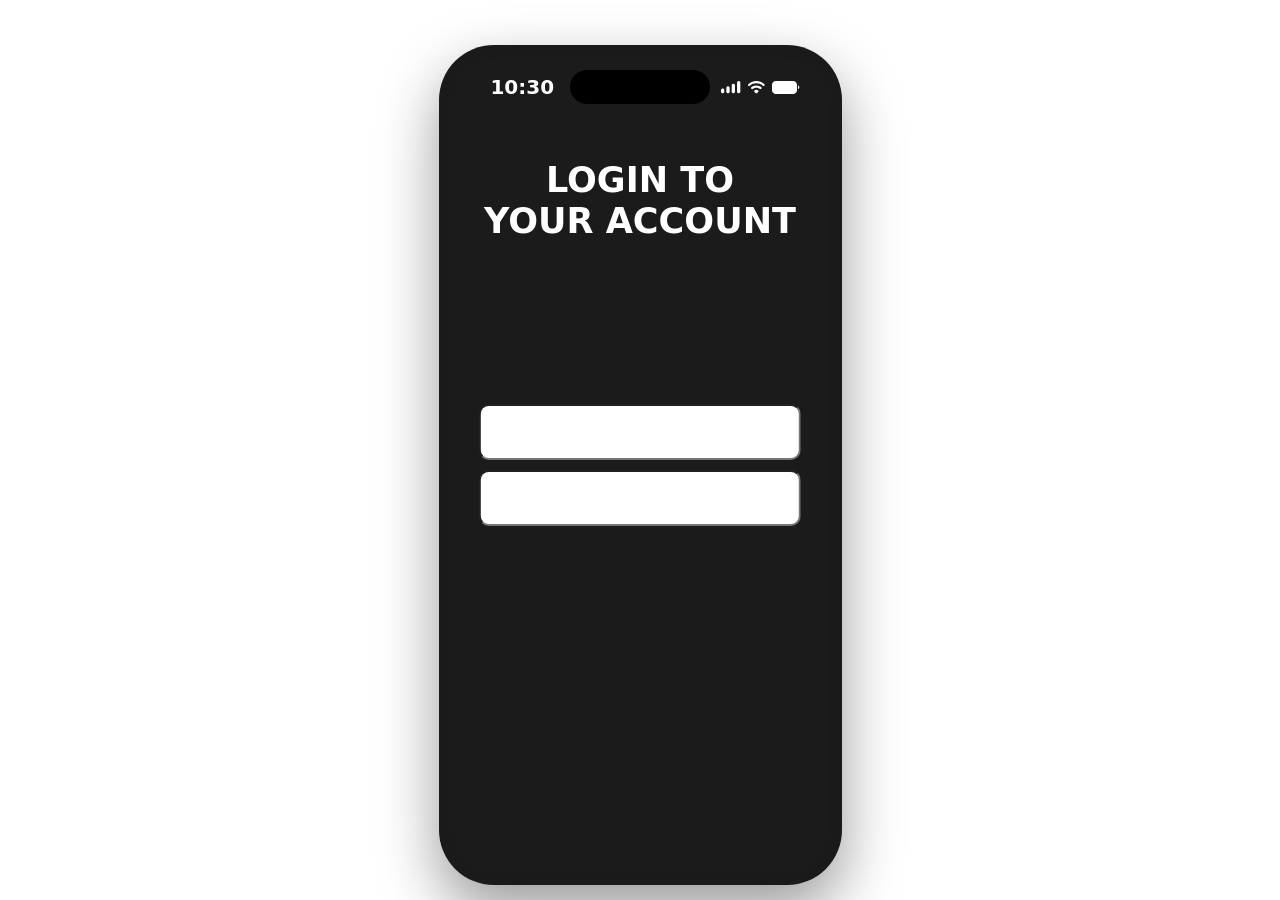
==== login.html @ 02c68116 "commit3" ====
<!DOCTYPE html>
<html lang="en">
    <title>Alarm Security System: settings</title>
    <link rel="stylesheet" href="loginStyle.css">
<head>
    <meta charset="UTF-8">
    <meta name="viewport" content="width=device-width, initial-scale=1.0">
    <title>Settings</title>
</head>
<body>
    <div class="phoneFrame">
        <div class="pageContainer">
            <div class="notch"></div>
            <div class="statusBas">
                <span style="margin-left: 1.1vh">10:30</span>
                <div class="levelBar">
                    <img src="Icons/CellularConnection.svg" alt="CelluarIcon">
                    <img src="Icons/Wifi.svg" alt="WifiIcon">
                    <img src="Icons/Battery.svg" alt="batteryIcon">
                </div>

            </div>

            <h1 class="headerText">LOGIN TO <br> YOUR ACCOUNT</h1>

            <div class="inputFieldsContainer">
                <input type="User name: " class="inputField">
                <input type="Password: " class="inputField">
            </div>

        </div>
    </div>
</body>
</html>
---- loginStyle.css ----
body {
    font-family: system-ui, -apple-system, BlinkMacSystemFont, 'Segoe UI', Roboto, Oxygen, Ubuntu, Cantarell, 'Open Sans', 'Helvetica Neue', sans-serif;
}


.pageContainer {
    background-color: #1f1f1f49;
    min-height: 100%;
    height: 100%;
    width: 100%;
    border-radius: 40px;
    box-sizing: border-box;

    /* 1. Allows content to scroll vertically when it overflows */
    overflow-y: auto;
    overflow-x: hidden; 
}

.pageContainer::-webkit-scrollbar {
    display: none;
}

.headerText {
    color: white;
    text-align: center;
    font-size: 3.9vh;
    margin-top: 60px;
   
}

.phoneFrame {
    width: 375px;
    height: 812px;
    background: #1a1a1a;
    border-radius: 55px;
    padding: 14px;
    box-shadow: 0 25px 60px rgba(0,0,0,0.4);
    position: relative;
    margin-left: auto;
    margin-right: auto;
    margin-top: 5vh;
}

.notch {
    position: absolute;
    top: 25px;
    left: 50%;
    transform: translateX(-50%);
    width: 140px;
    height: 34px;
    background: #000;
    border-radius: 20px;
    z-index: 10;
}

.statusBas {
    display: flex;
    justify-content: space-between;
    align-items: center;
    padding: 16px 28px 0;
    color: white;
    font-size: 20px;
    font-weight: 600;
    font-family: system-ui, -apple-system, BlinkMacSystemFont, 'Segoe UI', Roboto, Oxygen, Ubuntu, Cantarell, 'Open Sans', 'Helvetica Neue', sans-serif;
}

.inputFieldsContainer {
    display: flex;
    position: absolute;
    flex-direction: column;
    gap: 10px;
    transform: translate(-50%, -50%);
    top: 50%;
    left: 50%;
    align-content: center;
    justify-content: center;
    width: 80%;
}

.inputField {
    height: 50px;
    border-radius: 10px;
}
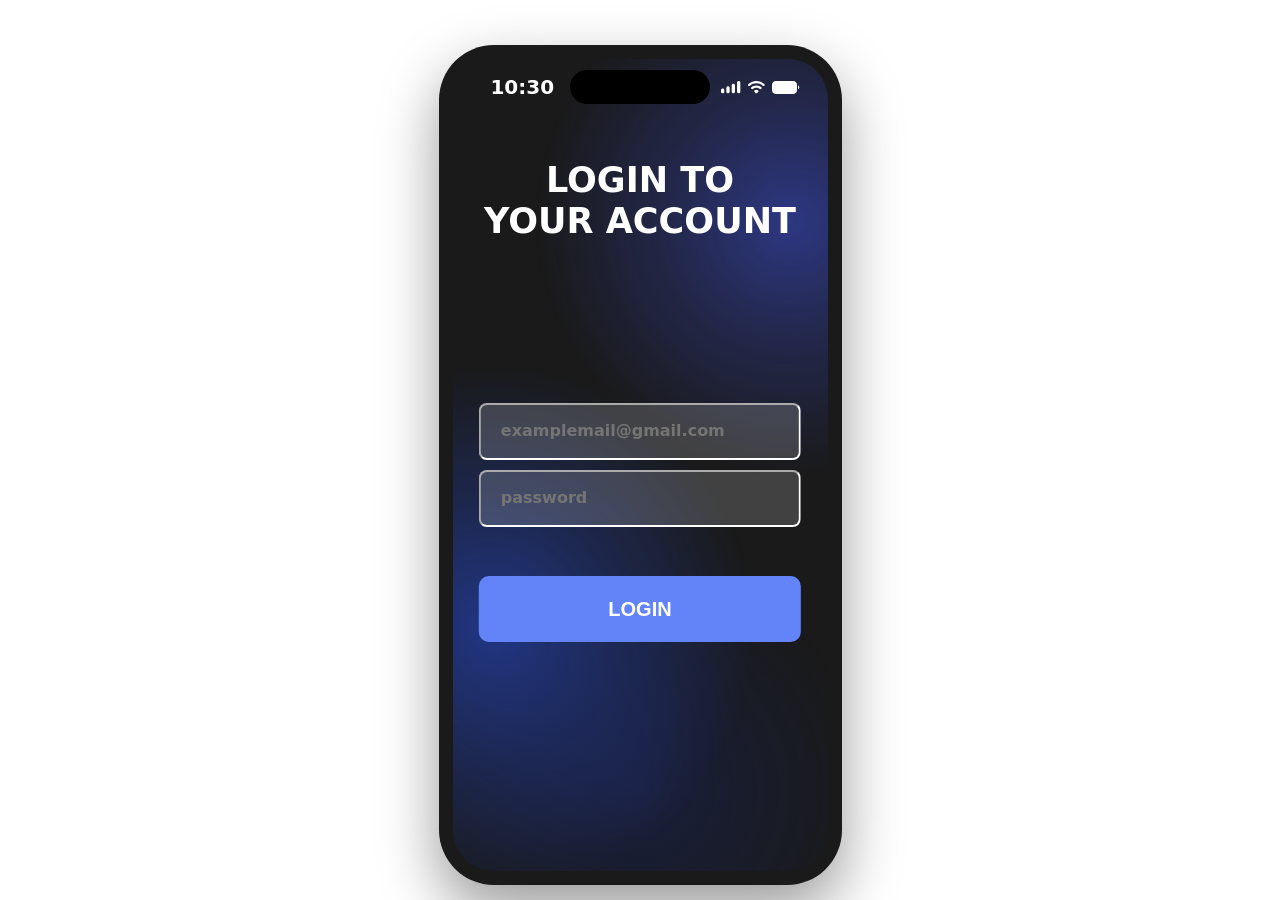
==== commit 43a96ec6: "Added login" ====
--- a/login.html
+++ b/login.html
@@ -24,11 +24,16 @@
             <h1 class="headerText">LOGIN TO <br> YOUR ACCOUNT</h1>
 
             <div class="inputFieldsContainer">
-                <input type="User name: " class="inputField">
-                <input type="Password: " class="inputField">
+                <input type="userName" class="inputField" placeholder="examplemail@gmail.com">
+                <input type="passWord" class="inputField" placeholder="password">
             </div>
+
+            <button class="loginBtn">LOGIN</button>
 
         </div>
     </div>
 </body>
+
+<script src="login.js"></script>
+
 </html>
--- a/loginStyle.css
+++ b/loginStyle.css
@@ -4,7 +4,7 @@
 
 
 .pageContainer {
-    background-color: #1f1f1f49;
+
     min-height: 100%;
     height: 100%;
     width: 100%;
@@ -14,6 +14,16 @@
     /* 1. Allows content to scroll vertically when it overflows */
     overflow-y: auto;
     overflow-x: hidden; 
+
+    background-image: 
+    /* Top Right Glow - Focused */
+    radial-gradient(circle at 90% 20%, rgba(59, 76, 202, 0.6) 0%, rgba(59, 76, 202, 0.3) 15%, transparent 35%),
+    
+    /* Center Left Glow - Focused */
+    radial-gradient(circle at 10% 70%, rgba(37, 69, 189, 0.65) 0%, rgba(37, 69, 189, 0.3) 20%, transparent 40%),
+    
+    /* Bottom Center Glow - Subtle */
+    radial-gradient(circle at 50% 90%, rgba(24, 38, 109, 0.4) 0%, transparent 30%);
 }
 
 .pageContainer::-webkit-scrollbar {
@@ -78,6 +88,48 @@
 }
 
 .inputField {
-    height: 50px;
+    height: 51px;
+    border-radius: 8px;
+    background-color: rgba(217, 217, 217, 0.2);
+    border-width: 2px;
+    color: white;
+
+    border-color: white;
+    transition: border-color 0.5s ease; 
+
+    padding-left: 20px;
+    
+}
+
+.inputField:focus {
+    outline: 0 !important;
+    outline: none !important;
+
+    border-color: rgb(196, 29, 7);
+    
+}
+
+.inputField::placeholder {
+    font-family: system-ui, -apple-system, BlinkMacSystemFont, 'Segoe UI', Roboto, Oxygen, Ubuntu, Cantarell, 'Open Sans', 'Helvetica Neue', sans-serif;
+    font-weight: bold;
+    font-weight: 1500;
+    font-size: medium;
+}
+
+.loginBtn {
+    position: absolute;
+    transform: translate(-50%, -50%);
+    bottom: 25%;
+    left: 50%;
+
+    width: 80%;
+    height: 66px;
+
     border-radius: 10px;
+    border-width: 0px;
+
+    background-color: #6384F9;
+    color: white;
+    font-weight: bold;
+    font-size: 20px;
 }
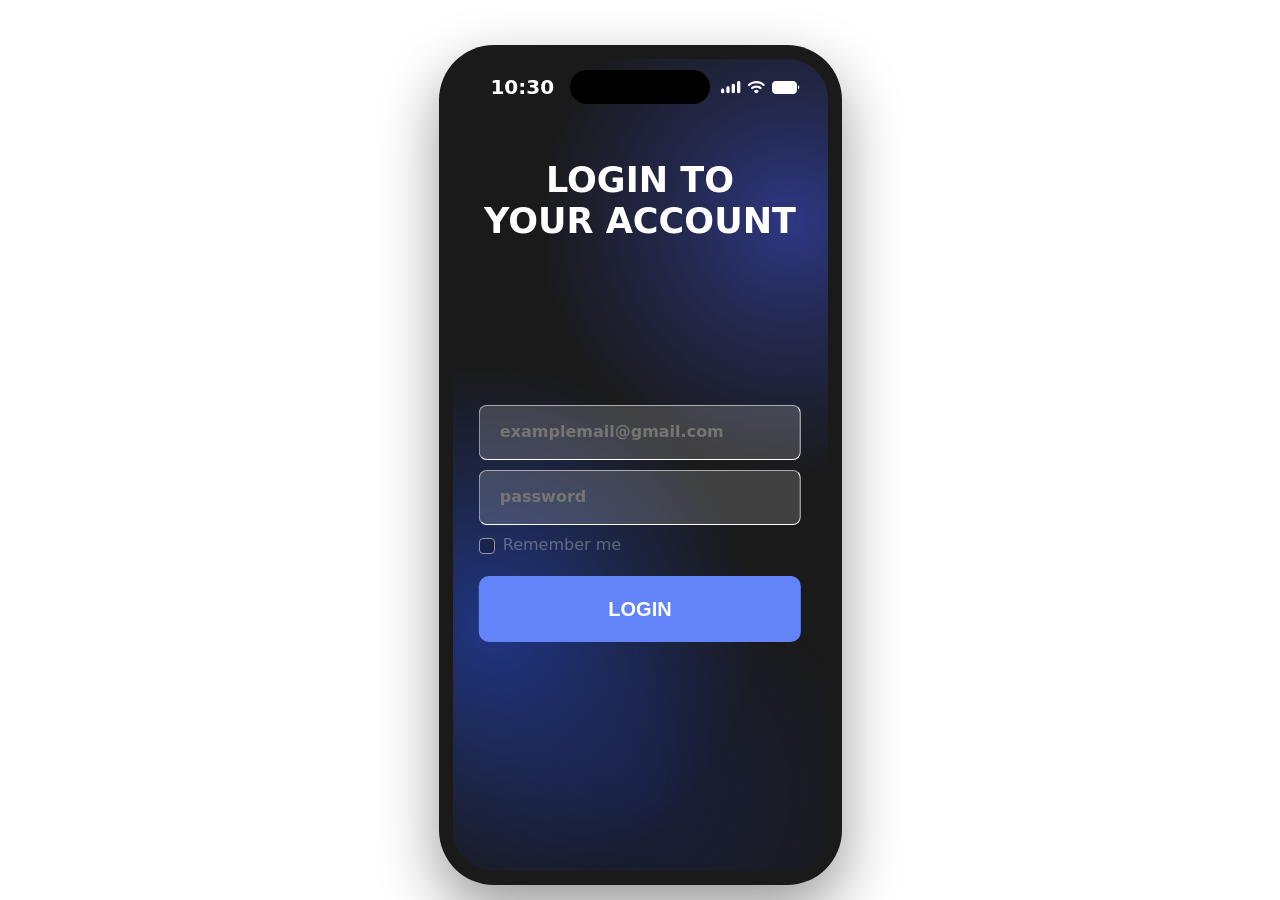
==== commit d4a39c6b: "17/08/2026" ====
--- a/login.html
+++ b/login.html
@@ -28,7 +28,14 @@
                 <input type="passWord" class="inputField" placeholder="password">
             </div>
 
-            <button class="loginBtn">LOGIN</button>
+            <div class="remeberMeContainer">
+                <input type="checkbox" class="checkBox">
+                <span>Remember me</span>
+            </div>
+
+            <button class="loginBtn" id="loginBtn">LOGIN</button>
+
+            
 
         </div>
     </div>
--- a/loginStyle.css
+++ b/loginStyle.css
@@ -1,3 +1,4 @@
+
 body {
     font-family: system-ui, -apple-system, BlinkMacSystemFont, 'Segoe UI', Roboto, Oxygen, Ubuntu, Cantarell, 'Open Sans', 'Helvetica Neue', sans-serif;
 }
@@ -91,7 +92,7 @@
     height: 51px;
     border-radius: 8px;
     background-color: rgba(217, 217, 217, 0.2);
-    border-width: 2px;
+    border-width: 1px;
     color: white;
 
     border-color: white;
@@ -132,4 +133,58 @@
     color: white;
     font-weight: bold;
     font-size: 20px;
+
+    transition: transform 0.1s ease;
+
+    cursor: pointer;
+}
+
+.loginBtn:active {
+    transform: translate(-50%, -50%) scale(0.9);
+}
+
+.remeberMeContainer {
+    display: flex;
+    flex-direction: row;
+    gap: 5px;
+
+    position: absolute;
+    bottom: 39%;
+    left: 8.99999%;
+}
+
+.remeberMeContainer span {
+    color: rgba(255, 255, 255, 0.3);
+}
+
+.checkBox {
+    appearance: none;
+    -webkit-appearance: none;
+    width: 16px;
+    height: 16px;
+    border: 1px solid #999;
+    background-color: rgba(0, 0, 0, 0.2);
+
+    border-radius: 4px;
+
+    cursor: pointer;
+    position: relative;
+
+    transition: background-color 0.15s ease, border-color 0.15s ease;
+}
+
+.checkBox:checked {
+    background-color: #6384F9; /* or whatever "checked" color you want */
+}
+
+.checkBox:checked::after {
+    content: "";
+    position: absolute;
+    left: 4px;
+    top: 1px;
+    width: 4px;
+    height: 8px;
+    border: solid white;
+    border-width: 0 2px 2px 0;
+    transform: rotate(45deg);
 }
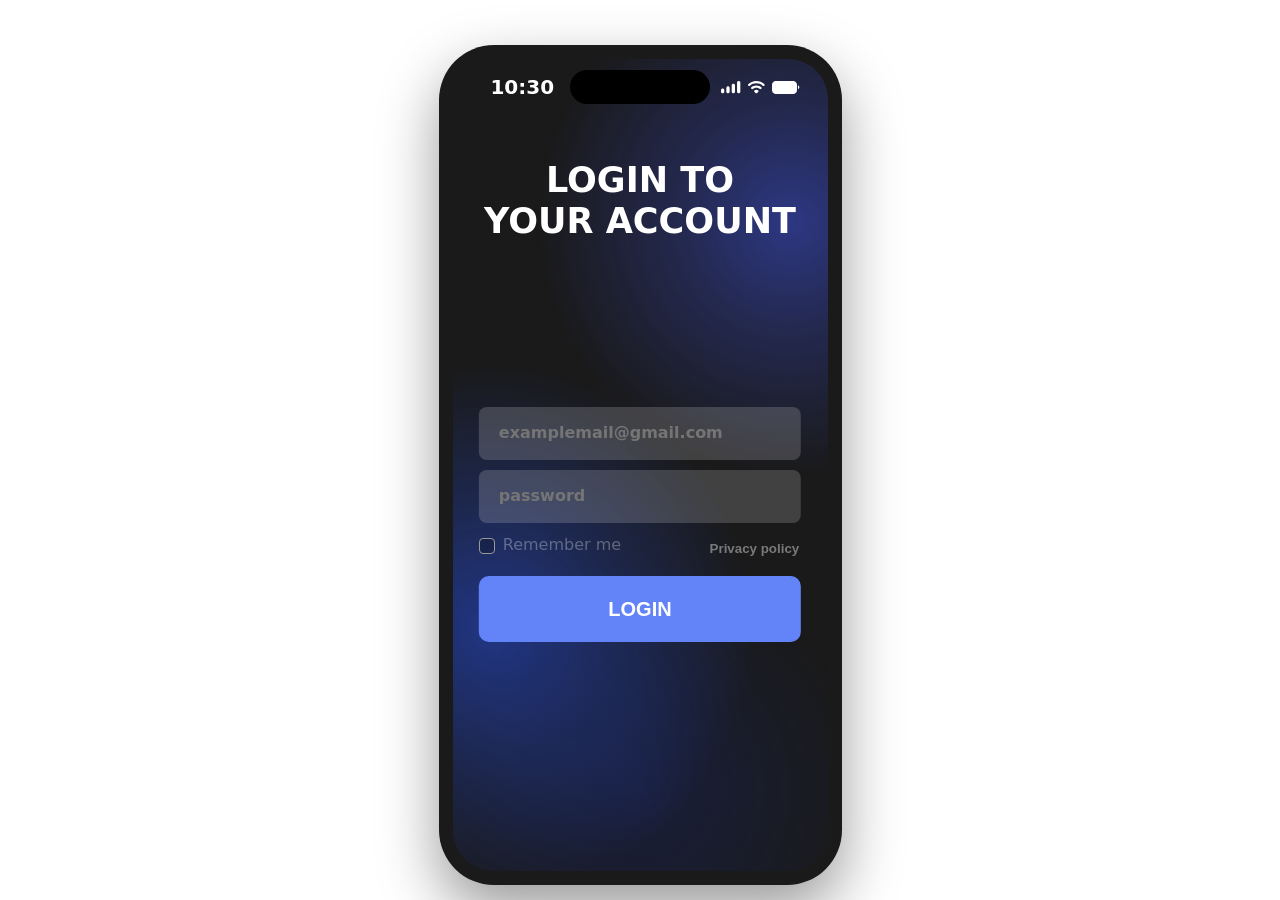
==== commit 17f6810c: "PrivcalyPollcy buttons" ====
--- a/login.html
+++ b/login.html
@@ -23,9 +23,11 @@
 
             <h1 class="headerText">LOGIN TO <br> YOUR ACCOUNT</h1>
 
+            <span class="warnText" id="warnText">Incorrect username or password.</span>
+
             <div class="inputFieldsContainer">
-                <input type="userName" class="inputField" placeholder="examplemail@gmail.com">
-                <input type="passWord" class="inputField" placeholder="password">
+                <input type="userName" class="inputField" placeholder="examplemail@gmail.com" id="emailInput">
+                <input type="passWord" class="inputField" placeholder="password" id="passWordInput">
             </div>
 
             <div class="remeberMeContainer">
@@ -34,6 +36,8 @@
             </div>
 
             <button class="loginBtn" id="loginBtn">LOGIN</button>
+
+            <button class="privacyBtn" id="privacyBtn"><span>Privacy policy</span></button>
 
             
 
--- a/loginStyle.css
+++ b/loginStyle.css
@@ -38,6 +38,24 @@
     margin-top: 60px;
    
 }
+
+.warnText {
+    color: red;
+    position: absolute;
+    display: block;
+
+    transform: translate(-50%, -50%);
+    top: 73%;
+    left: 50%;
+
+    text-wrap-mode: nowrap;
+    font-weight: bold;
+
+    opacity: 0;
+
+    transition: opacity 0.25s ease;
+}
+
 
 .phoneFrame {
     width: 375px;
@@ -92,10 +110,11 @@
     height: 51px;
     border-radius: 8px;
     background-color: rgba(217, 217, 217, 0.2);
-    border-width: 1px;
-    color: white;
-
-    border-color: white;
+
+    border-width: 0px;
+    color: white;
+
+
     transition: border-color 0.5s ease; 
 
     padding-left: 20px;
@@ -187,4 +206,21 @@
     border: solid white;
     border-width: 0 2px 2px 0;
     transform: rotate(45deg);
-}+}
+
+.privacyBtn {
+    background-color: #00000000;
+    border-width: 0px;
+
+    color: rgba(255, 255, 255, 0.598);
+    opacity: 0.7;
+    font-weight: bold;
+
+    display: block;
+    position: absolute;
+    bottom: 39%;
+    right: 8.99999%;
+
+    cursor: pointer;
+}
+
